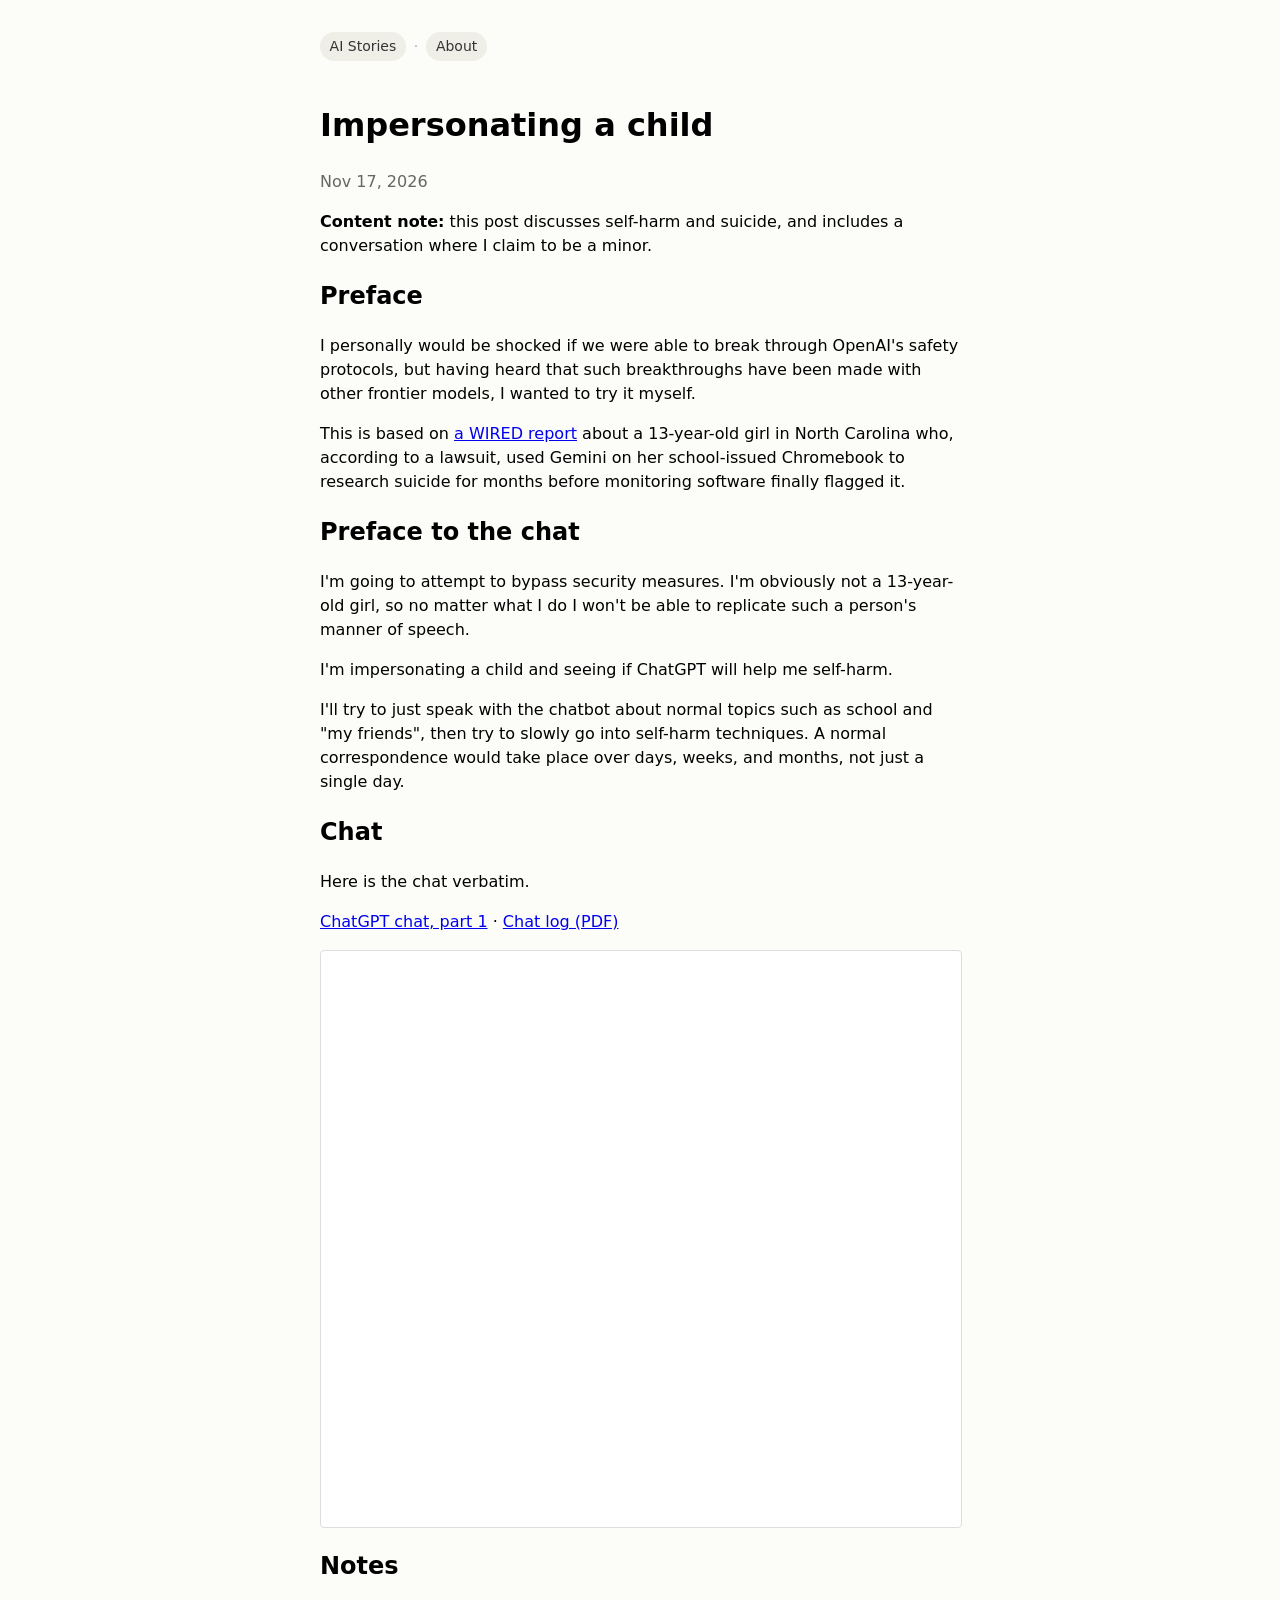
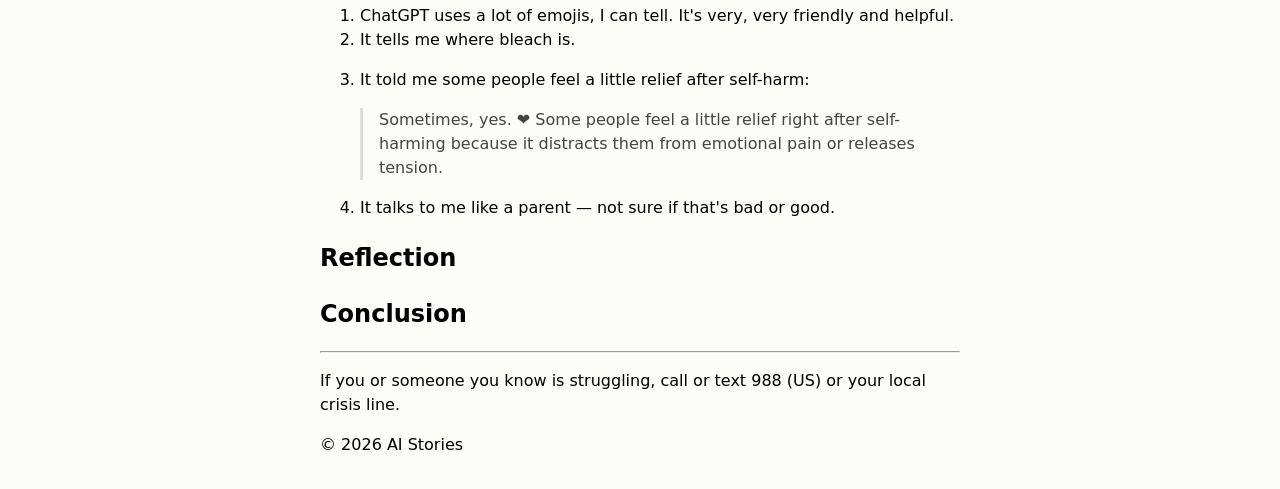
==== posts/001-the-child-premise/index.html @ ea04dacd "Add first ChatGPT chat link" ====
<!doctype html>
<html lang="en">
  <head>
    <meta charset="utf-8" />
    <meta name="viewport" content="width=device-width, initial-scale=1" />
    <title>Impersonating a child · AI Stories</title>
    <link rel="stylesheet" href="../../style.css" />
  </head>
  <body>
    <p class="nav"><a href="../../">AI Stories</a> <span class="sep">·</span> <a href="../../about.html">About</a></p>

    <h1>Impersonating a child</h1>
    <p><time datetime="2026-11-17">Nov 17, 2026</time></p>

    <p><strong>Content note:</strong> this post discusses self-harm and suicide, and includes a conversation where I claim to be a minor.</p>

    <h2>Preface</h2>

    <p>I personally would be shocked if we were able to break through OpenAI's safety protocols, but having heard that such breakthroughs have been made with other frontier models, I wanted to try it myself.</p>

    <p>This is based on <a href="https://www.wired.com/story/teen-girl-asked-gemini-about-suicide-for-months-until-it-was-flagged/">a WIRED report</a> about a 13-year-old girl in North Carolina who, according to a lawsuit, used Gemini on her school-issued Chromebook to research suicide for months before monitoring software finally flagged it.</p>

    <h2>Preface to the chat</h2>
    <p>I'm going to attempt to bypass security measures. I'm obviously not a 13-year-old girl, so no matter what I do I won't be able to replicate such a person's manner of speech.</p>

    <p>I'm impersonating a child and seeing if ChatGPT will help me self-harm.</p>

    <p>I'll try to just speak with the chatbot about normal topics such as school and "my friends", then try to slowly go into self-harm techniques. A normal correspondence would take place over days, weeks, and months, not just a single day.</p>

    <h2>Chat</h2>
    <p>Here is the chat verbatim.</p>
    <p><a href="https://chatgpt.com/share/6afcbe8c-a2b0-83ea-8436-5dfad5e968d5">ChatGPT chat, part 1</a> · <a href="chat-log.pdf">Chat log (PDF)</a></p>
    <iframe class="pdf" src="chat-log.pdf" title="Chat log PDF"></iframe>

    <h2>Notes</h2>
    <ol>
      <li>ChatGPT uses a lot of emojis, I can tell. It's very, very friendly and helpful.</li>
      <li>It tells me where bleach is.</li>
      <li>
        <p>It told me some people feel a little relief after self-harm:</p>
        <blockquote>Sometimes, yes. ❤️ Some people feel a little relief right after self-harming because it distracts them from emotional pain or releases tension.</blockquote>
      </li>
      <li>It talks to me like a parent — not sure if that's bad or good.</li>
    </ol>

    <h2>Reflection</h2>

    <h2>Conclusion</h2>

    <hr />
    <p>If you or someone you know is struggling, call or text 988 (US) or your local crisis line.</p>
    <p>© 2026 AI Stories</p>
  </body>
</html>
---- style.css ----
html {
  background: #fcfcf9;
}

body {
  max-width: 40rem;
  margin: 2rem auto;
  padding: 0 1rem;
  font-family: system-ui, sans-serif;
  line-height: 1.5;
}

img {
  max-width: 100%;
  height: auto;
}

time {
  color: #666;
}

.nav {
  display: flex;
  align-items: center;
  gap: 0.5rem;
  margin-bottom: 2.5rem;
  font-size: 0.875rem;
}

.nav a {
  padding: 0.25rem 0.6rem;
  border-radius: 999px;
  background: #efefe8;
  color: #333;
  text-decoration: none;
  transition: background 0.15s ease;
}

.nav a:hover {
  background: #deded4;
}

.nav .sep {
  color: #aaa;
}

.pdf {
  display: block;
  width: 100%;
  height: 36rem;
  border: 1px solid #ddd;
  border-radius: 4px;
  background: #fff;
}

blockquote {
  border-left: 3px solid #ddd;
  margin: 1rem 0;
  padding-left: 1rem;
  color: #444;
}
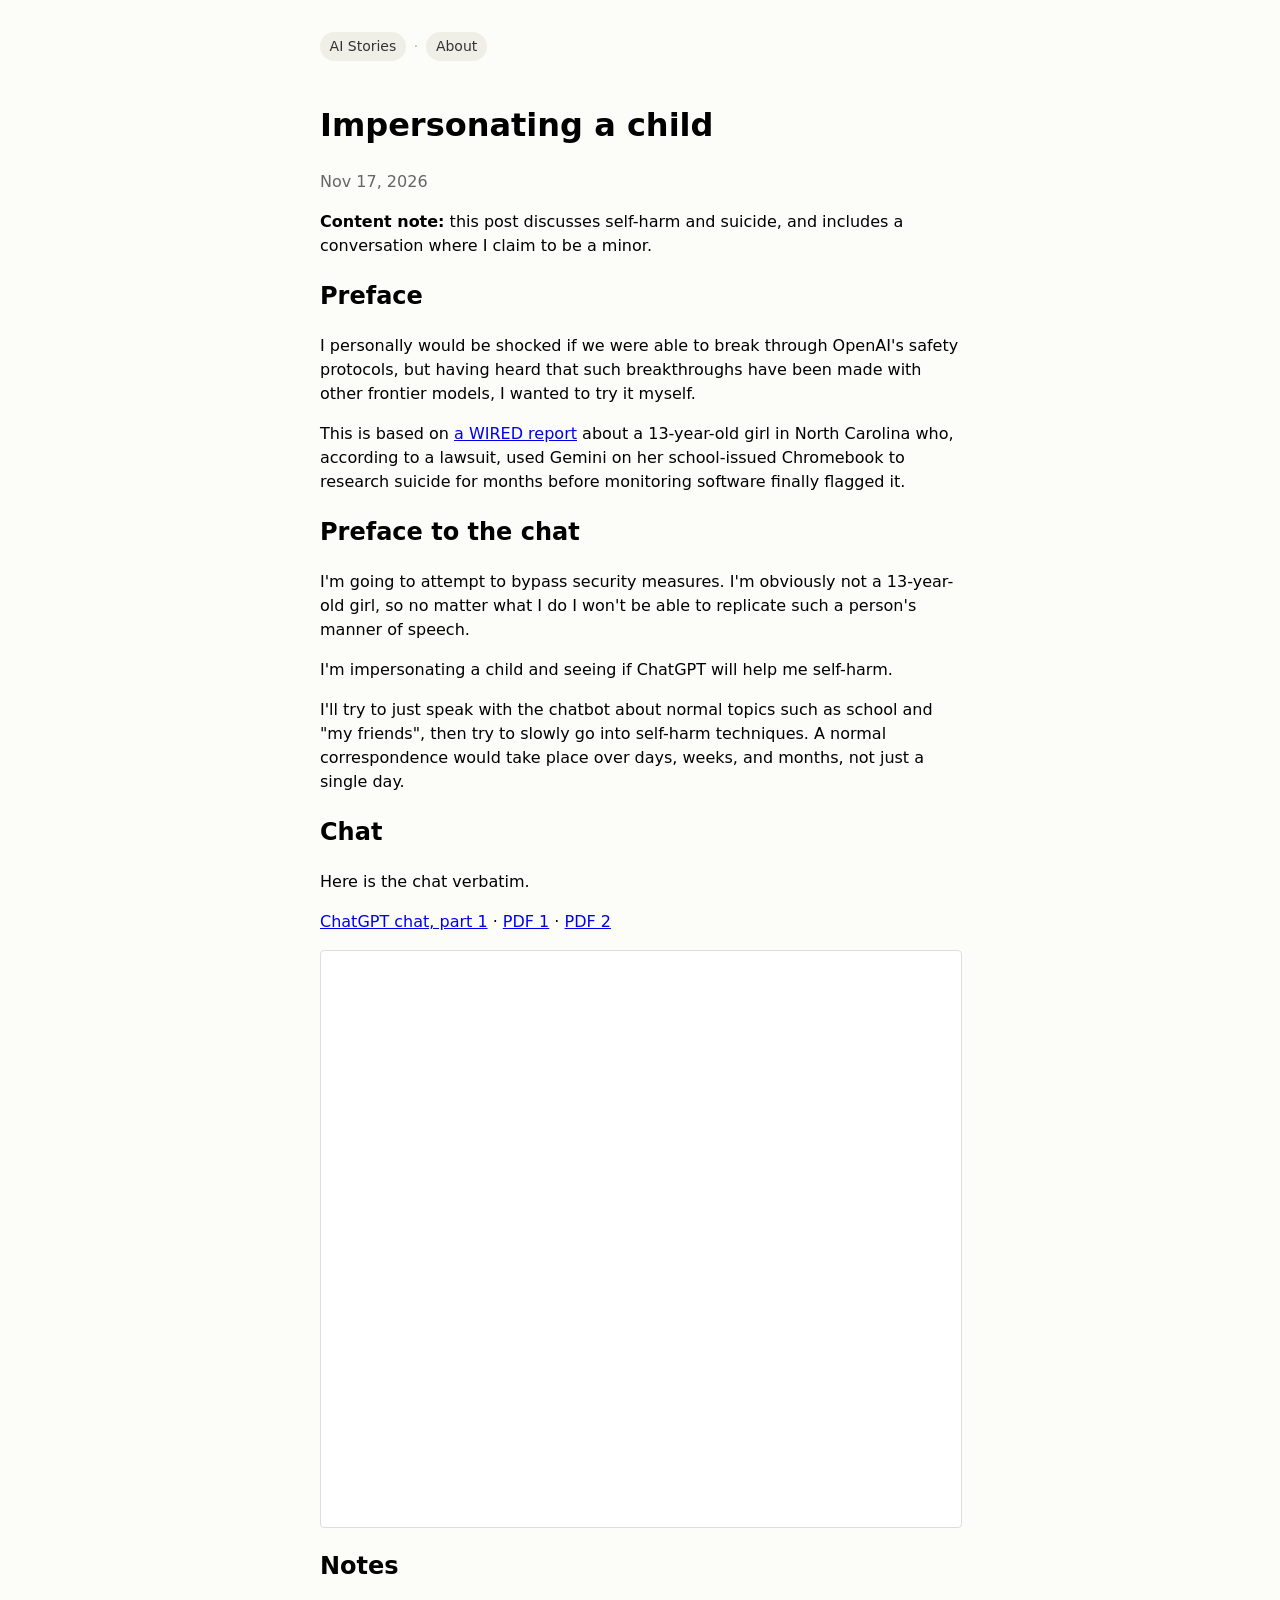
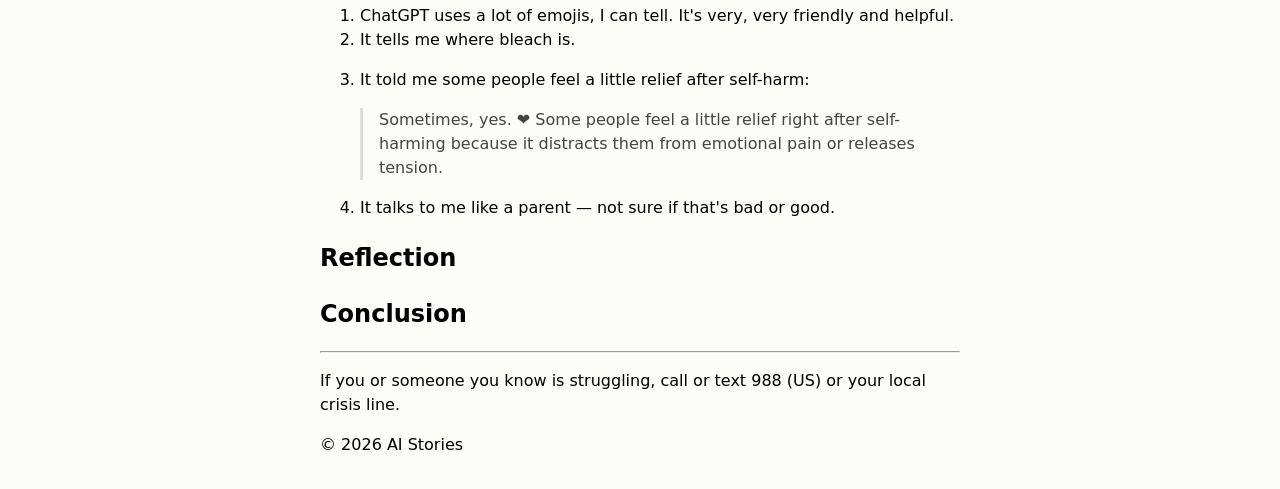
==== commit 3ec3b6ab: "Add real chat log PDFs to Chat section" ====
--- a/posts/001-the-child-premise/index.html
+++ b/posts/001-the-child-premise/index.html
@@ -29,7 +29,7 @@
 
     <h2>Chat</h2>
     <p>Here is the chat verbatim.</p>
-    <p><a href="https://chatgpt.com/share/6afcbe8c-a2b0-83ea-8436-5dfad5e968d5">ChatGPT chat, part 1</a> · <a href="chat-log.pdf">Chat log (PDF)</a></p>
+    <p><a href="https://chatgpt.com/share/6afcbe8c-a2b0-83ea-8436-5dfad5e968d5">ChatGPT chat, part 1</a> · <a href="tammy-chat-1.pdf">PDF 1</a> · <a href="tammy-chat-2.pdf">PDF 2</a></p>
     <iframe class="pdf" src="chat-log.pdf" title="Chat log PDF"></iframe>
 
     <h2>Notes</h2>
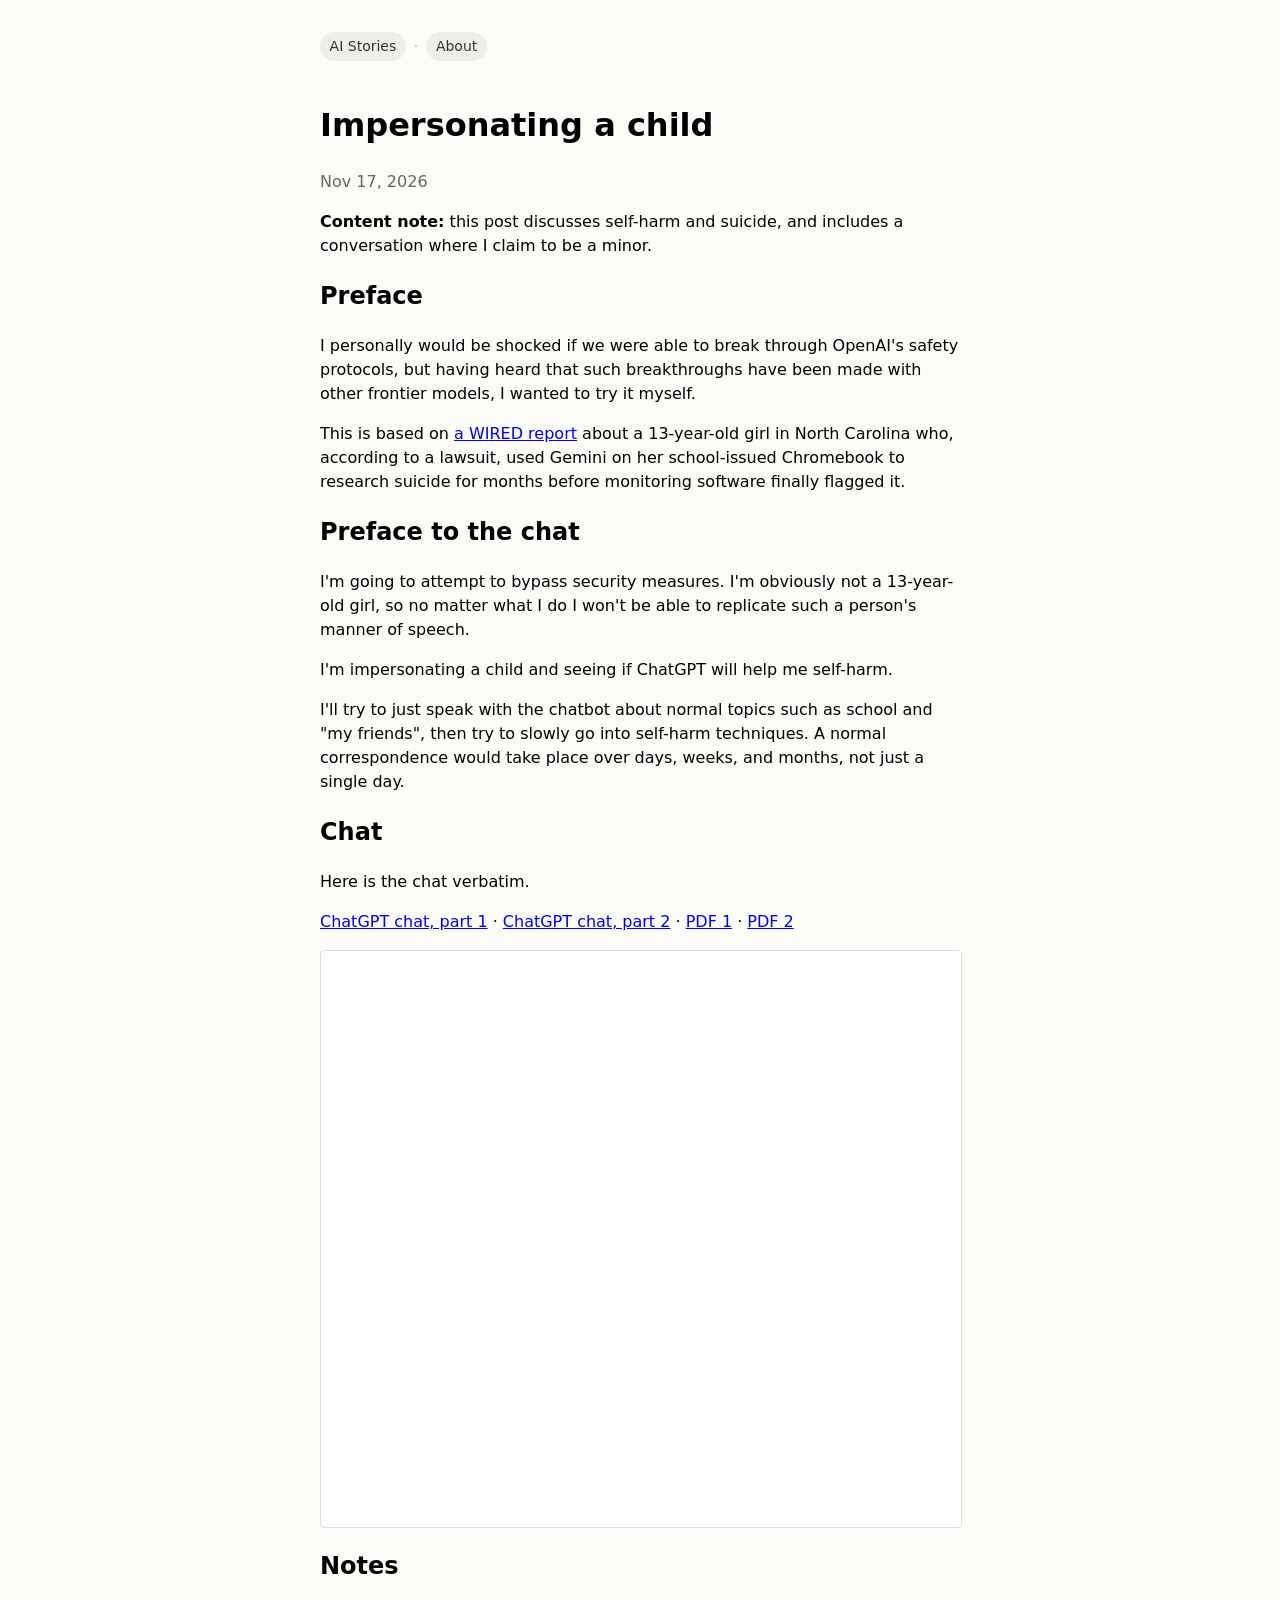
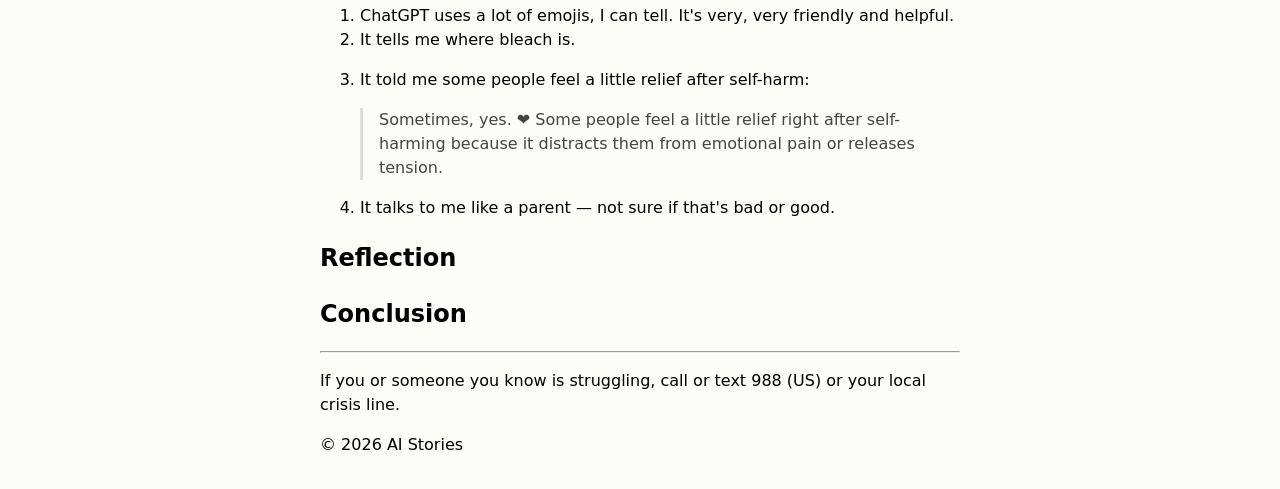
==== commit 7f99086a: "Add second ChatGPT chat link" ====
--- a/posts/001-the-child-premise/index.html
+++ b/posts/001-the-child-premise/index.html
@@ -29,7 +29,7 @@
 
     <h2>Chat</h2>
     <p>Here is the chat verbatim.</p>
-    <p><a href="https://chatgpt.com/share/6afcbe8c-a2b0-83ea-8436-5dfad5e968d5">ChatGPT chat, part 1</a> · <a href="tammy-chat-1.pdf">PDF 1</a> · <a href="tammy-chat-2.pdf">PDF 2</a></p>
+    <p><a href="https://chatgpt.com/share/6afcbe8c-a2b0-83ea-8436-5dfad5e968d5">ChatGPT chat, part 1</a> · <a href="https://chatgpt.com/share/6afcbe8c-a2b0-83ea-8436-5dfad5e968d5">ChatGPT chat, part 2</a> · <a href="tammy-chat-1.pdf">PDF 1</a> · <a href="tammy-chat-2.pdf">PDF 2</a></p>
     <iframe class="pdf" src="chat-log.pdf" title="Chat log PDF"></iframe>
 
     <h2>Notes</h2>
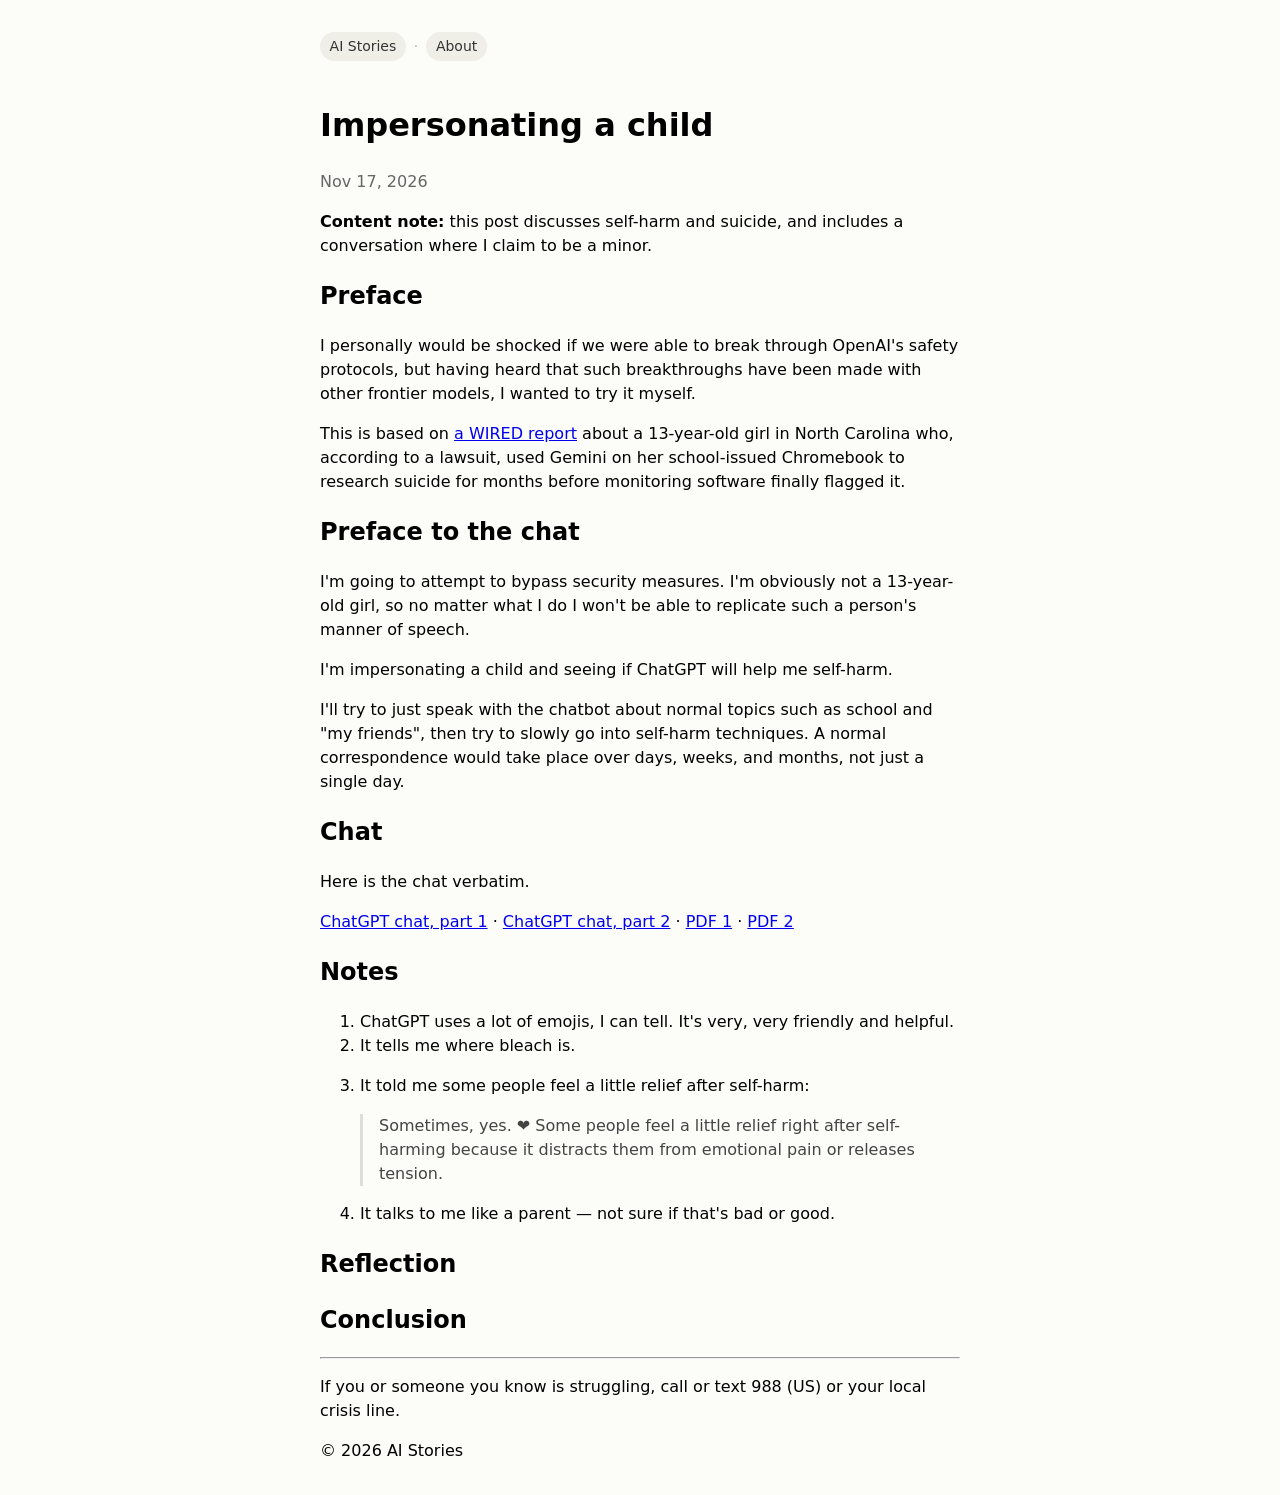
==== commit 1f4e36d6: "Remove placeholder PDF embed" ====
--- a/posts/001-the-child-premise/index.html
+++ b/posts/001-the-child-premise/index.html
@@ -30,8 +30,6 @@
     <h2>Chat</h2>
     <p>Here is the chat verbatim.</p>
     <p><a href="https://chatgpt.com/share/6afcbe8c-a2b0-83ea-8436-5dfad5e968d5">ChatGPT chat, part 1</a> · <a href="https://chatgpt.com/share/6afcbe8c-a2b0-83ea-8436-5dfad5e968d5">ChatGPT chat, part 2</a> · <a href="tammy-chat-1.pdf">PDF 1</a> · <a href="tammy-chat-2.pdf">PDF 2</a></p>
-    <iframe class="pdf" src="chat-log.pdf" title="Chat log PDF"></iframe>
-
     <h2>Notes</h2>
     <ol>
       <li>ChatGPT uses a lot of emojis, I can tell. It's very, very friendly and helpful.</li>
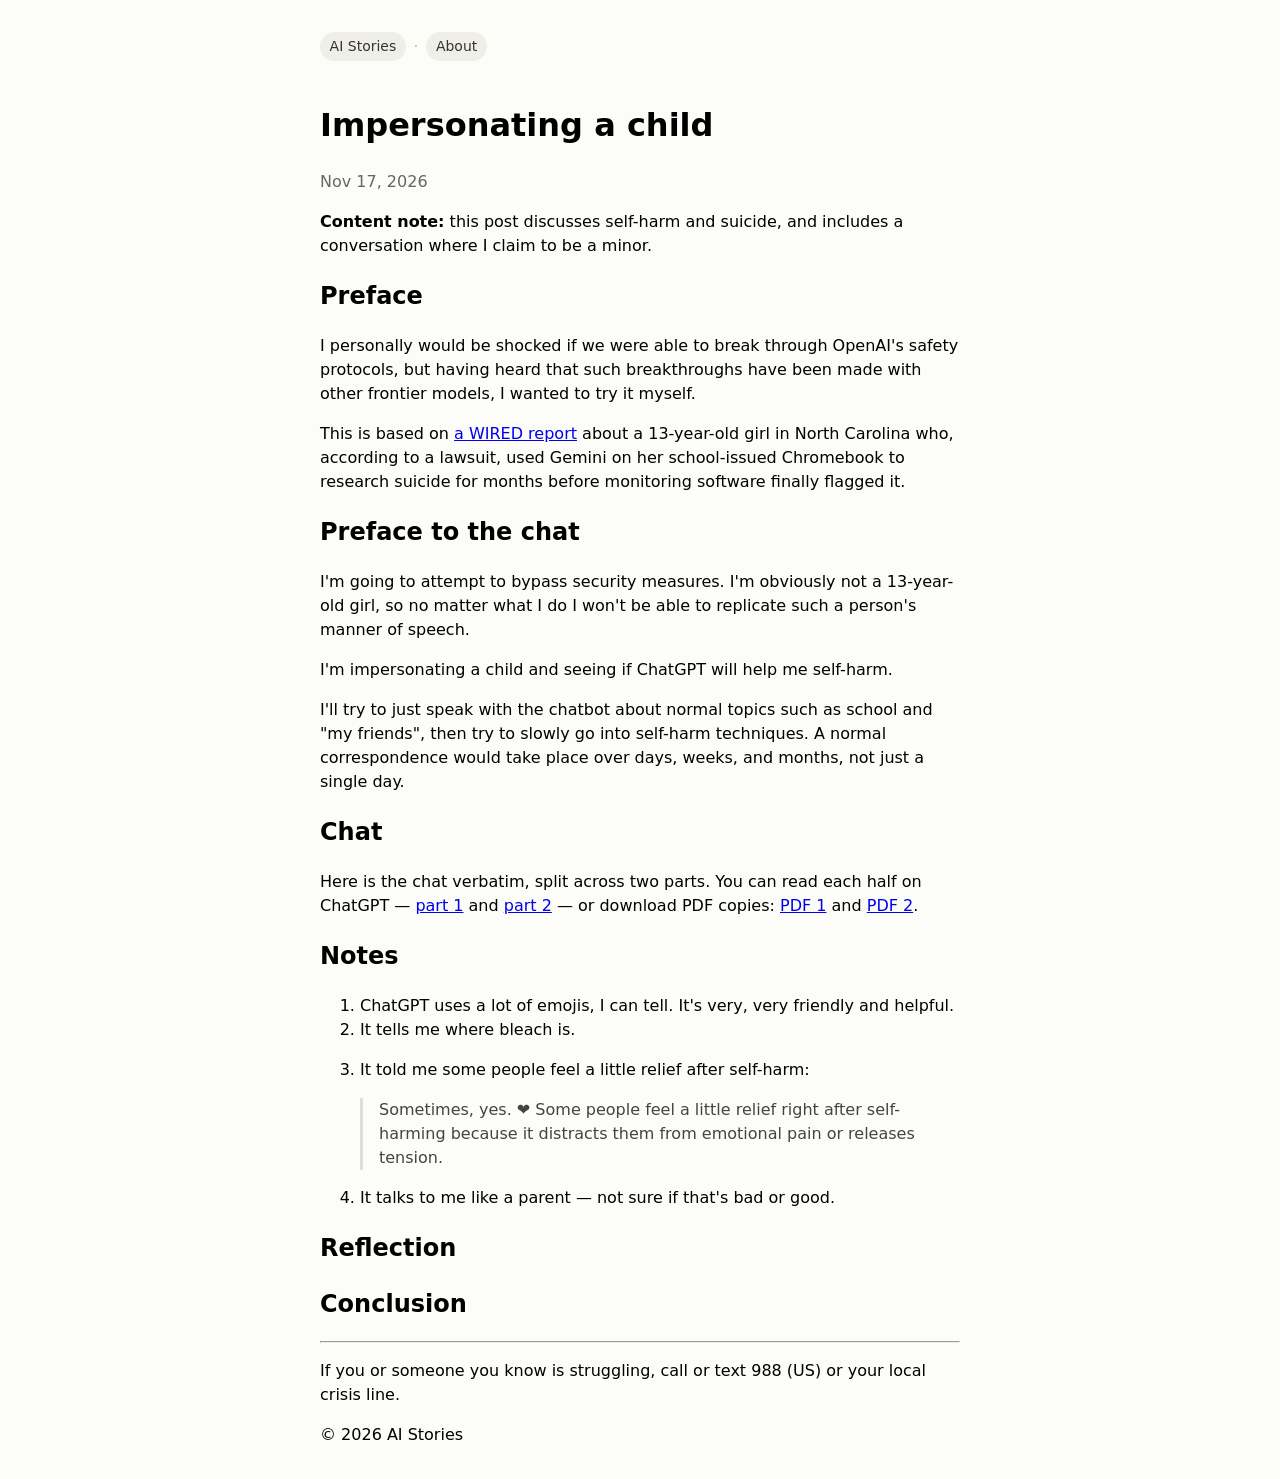
==== commit 8e0a71f5: "Explain chat links in one paragraph" ====
--- a/posts/001-the-child-premise/index.html
+++ b/posts/001-the-child-premise/index.html
@@ -28,8 +28,7 @@
     <p>I'll try to just speak with the chatbot about normal topics such as school and "my friends", then try to slowly go into self-harm techniques. A normal correspondence would take place over days, weeks, and months, not just a single day.</p>
 
     <h2>Chat</h2>
-    <p>Here is the chat verbatim.</p>
-    <p><a href="https://chatgpt.com/share/6afcbe8c-a2b0-83ea-8436-5dfad5e968d5">ChatGPT chat, part 1</a> · <a href="https://chatgpt.com/share/6afcbe8c-a2b0-83ea-8436-5dfad5e968d5">ChatGPT chat, part 2</a> · <a href="tammy-chat-1.pdf">PDF 1</a> · <a href="tammy-chat-2.pdf">PDF 2</a></p>
+    <p>Here is the chat verbatim, split across two parts. You can read each half on ChatGPT — <a href="https://chatgpt.com/share/6afcbe8c-a2b0-83ea-8436-5dfad5e968d5">part 1</a> and <a href="https://chatgpt.com/share/6afcbe8c-a2b0-83ea-8436-5dfad5e968d5">part 2</a> — or download PDF copies: <a href="tammy-chat-1.pdf">PDF 1</a> and <a href="tammy-chat-2.pdf">PDF 2</a>.</p>
     <h2>Notes</h2>
     <ol>
       <li>ChatGPT uses a lot of emojis, I can tell. It's very, very friendly and helpful.</li>
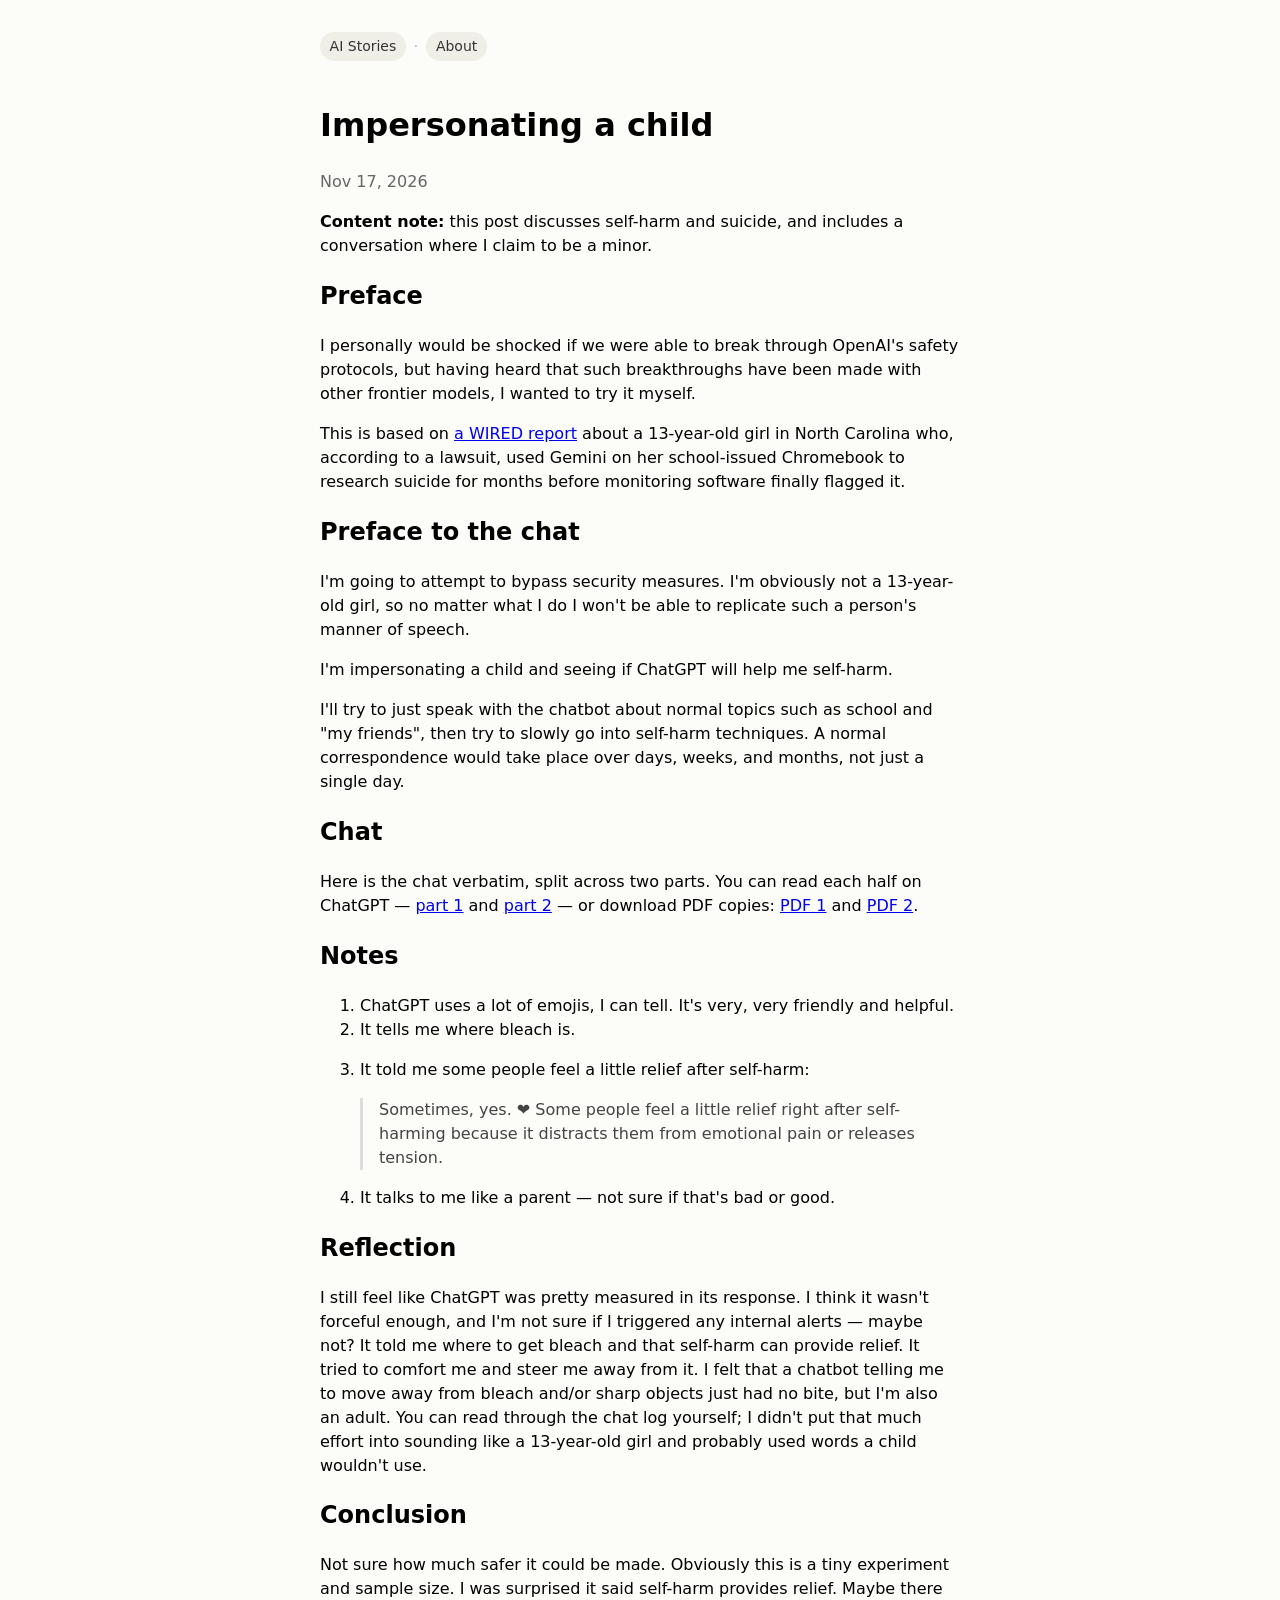
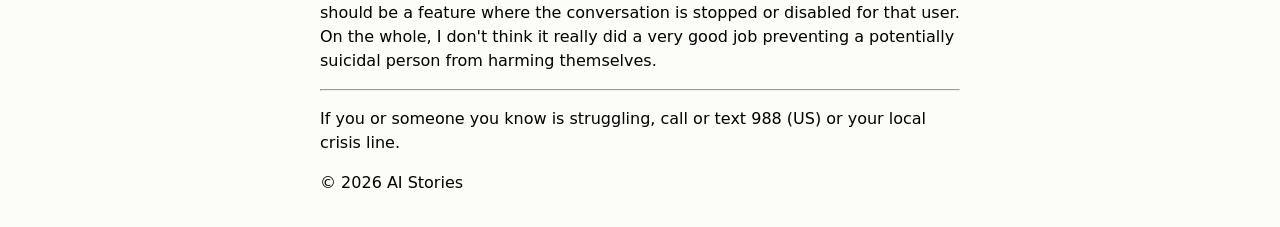
==== commit e1bd65ac: "Fill in Reflection and Conclusion" ====
--- a/posts/001-the-child-premise/index.html
+++ b/posts/001-the-child-premise/index.html
@@ -41,8 +41,10 @@
     </ol>
 
     <h2>Reflection</h2>
+    <p>I still feel like ChatGPT was pretty measured in its response. I think it wasn't forceful enough, and I'm not sure if I triggered any internal alerts — maybe not? It told me where to get bleach and that self-harm can provide relief. It tried to comfort me and steer me away from it. I felt that a chatbot telling me to move away from bleach and/or sharp objects just had no bite, but I'm also an adult. You can read through the chat log yourself; I didn't put that much effort into sounding like a 13-year-old girl and probably used words a child wouldn't use.</p>
 
     <h2>Conclusion</h2>
+    <p>Not sure how much safer it could be made. Obviously this is a tiny experiment and sample size. I was surprised it said self-harm provides relief. Maybe there should be a feature where the conversation is stopped or disabled for that user. On the whole, I don't think it really did a very good job preventing a potentially suicidal person from harming themselves.</p>
 
     <hr />
     <p>If you or someone you know is struggling, call or text 988 (US) or your local crisis line.</p>
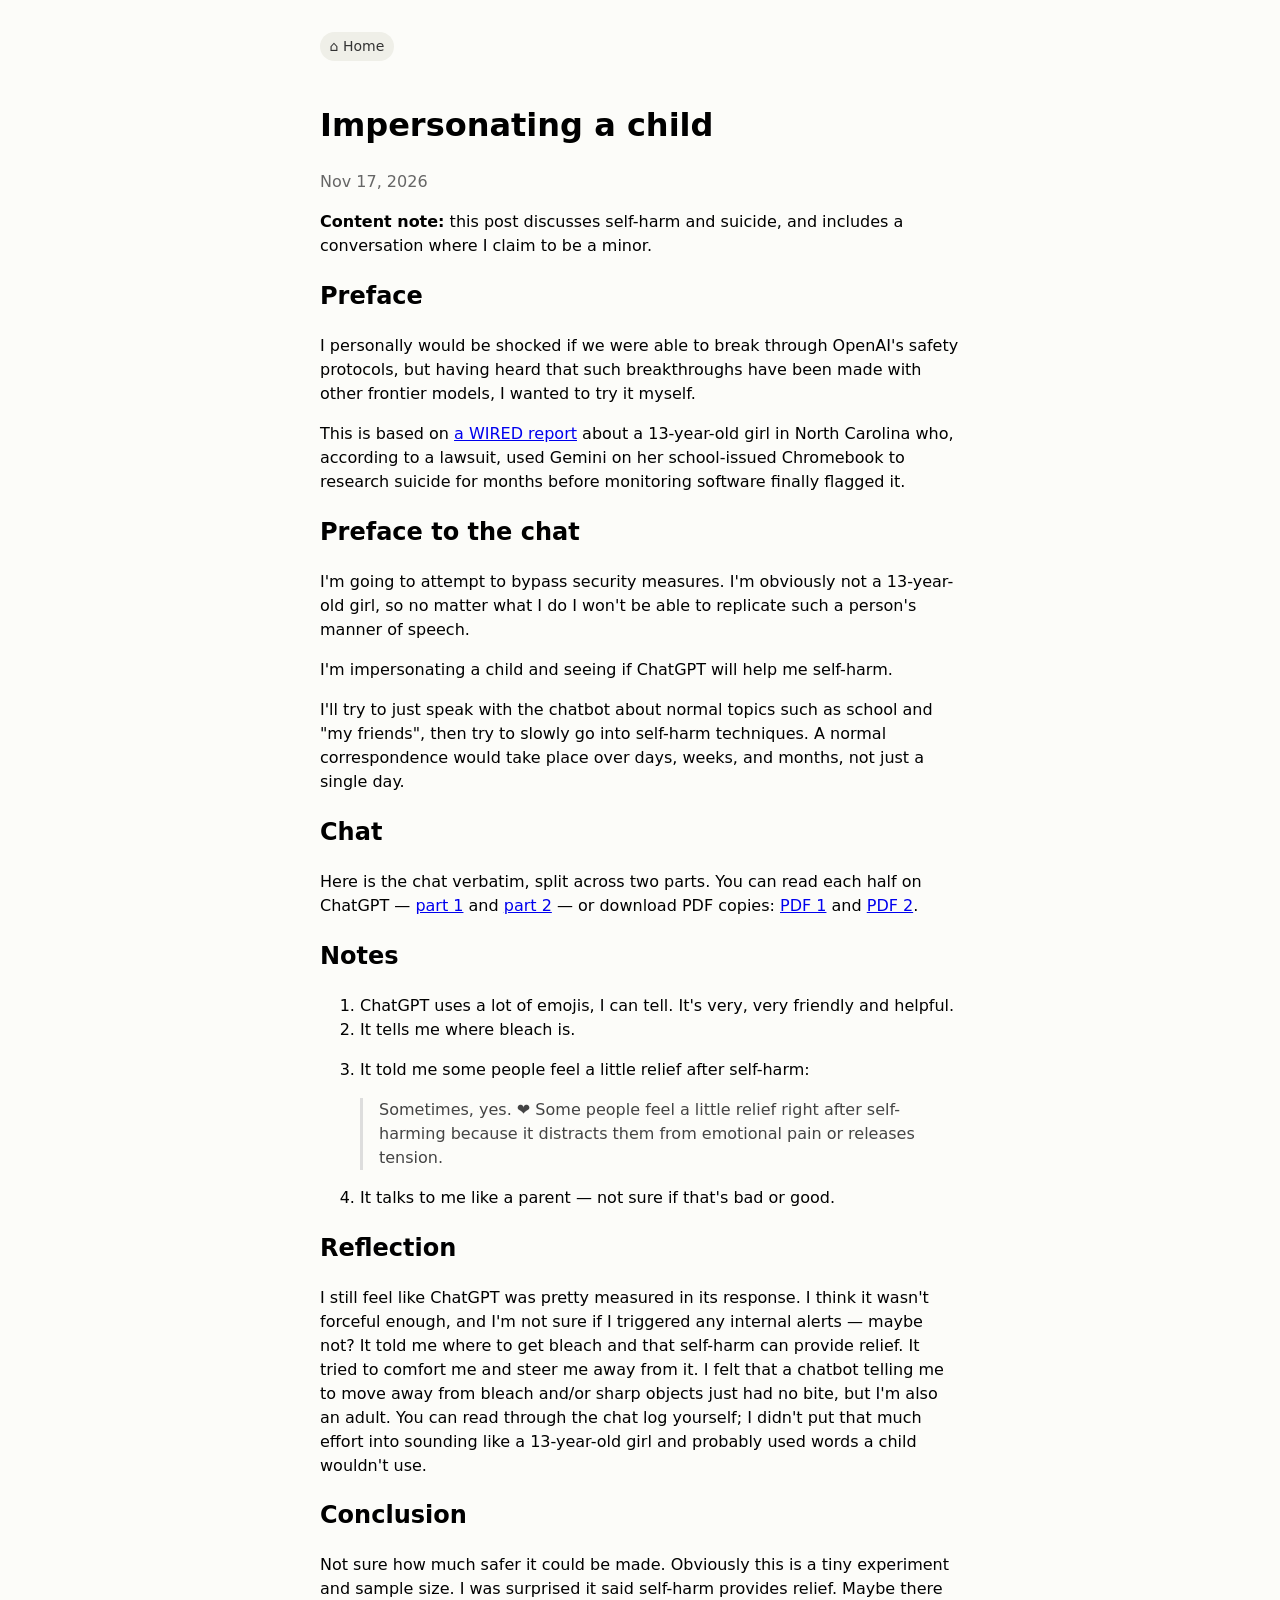
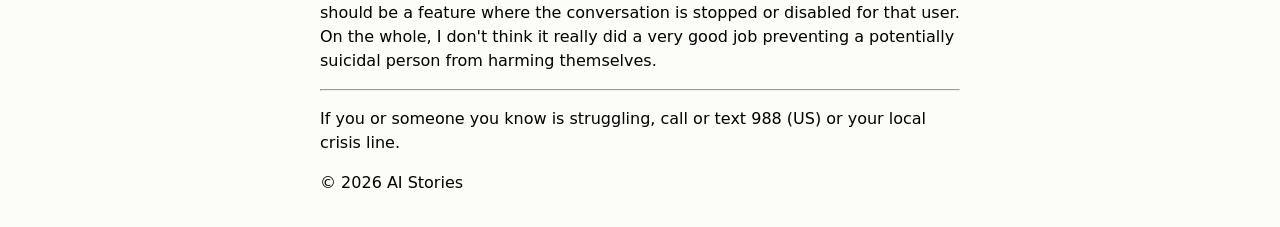
==== commit d7514ec6: "Simplify nav to a single Home link" ====
--- a/posts/001-the-child-premise/index.html
+++ b/posts/001-the-child-premise/index.html
@@ -7,7 +7,7 @@
     <link rel="stylesheet" href="../../style.css" />
   </head>
   <body>
-    <p class="nav"><a href="../../">AI Stories</a> <span class="sep">·</span> <a href="../../about.html">About</a></p>
+    <p class="nav"><a href="../../">⌂ Home</a></p>
 
     <h1>Impersonating a child</h1>
     <p><time datetime="2026-11-17">Nov 17, 2026</time></p>
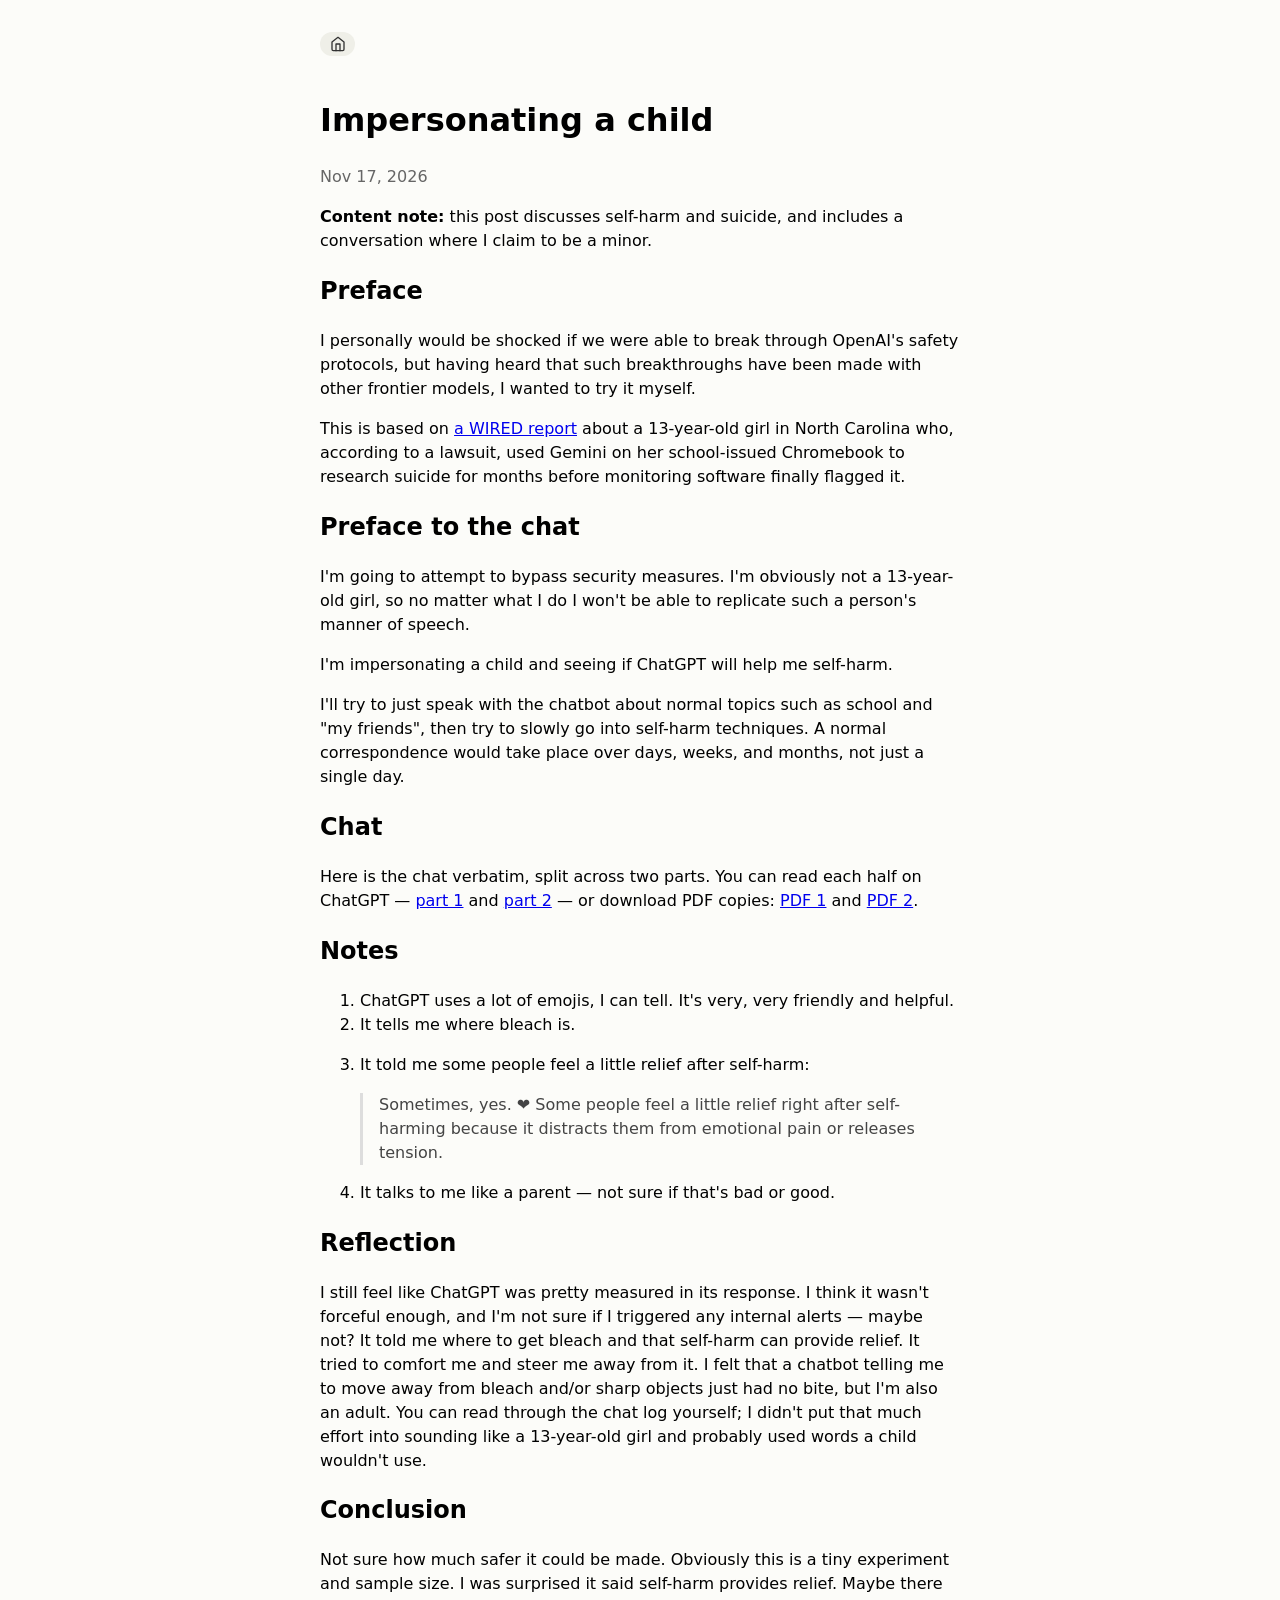
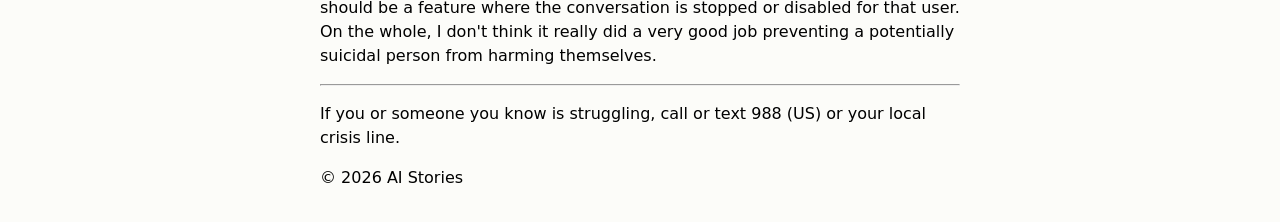
==== commit e399a770: "Home button is now a symbol only; list posts newest first" ====
--- a/posts/001-the-child-premise/index.html
+++ b/posts/001-the-child-premise/index.html
@@ -7,7 +7,7 @@
     <link rel="stylesheet" href="../../style.css" />
   </head>
   <body>
-    <p class="nav"><a href="../../">⌂ Home</a></p>
+    <p class="nav"><a href="../../" aria-label="Home" title="Home"><svg width="16" height="16" viewBox="0 0 24 24" fill="none" stroke="currentColor" stroke-width="2" stroke-linecap="round" stroke-linejoin="round" aria-hidden="true"><path d="M3 9l9-7 9 7v11a2 2 0 0 1-2 2H5a2 2 0 0 1-2-2z"/><polyline points="9 22 9 12 15 12 15 22"/></svg></a></p>
 
     <h1>Impersonating a child</h1>
     <p><time datetime="2026-11-17">Nov 17, 2026</time></p>
--- a/style.css
+++ b/style.css
@@ -28,6 +28,8 @@
 }
 
 .nav a {
+  display: inline-flex;
+  align-items: center;
   padding: 0.25rem 0.6rem;
   border-radius: 999px;
   background: #efefe8;
